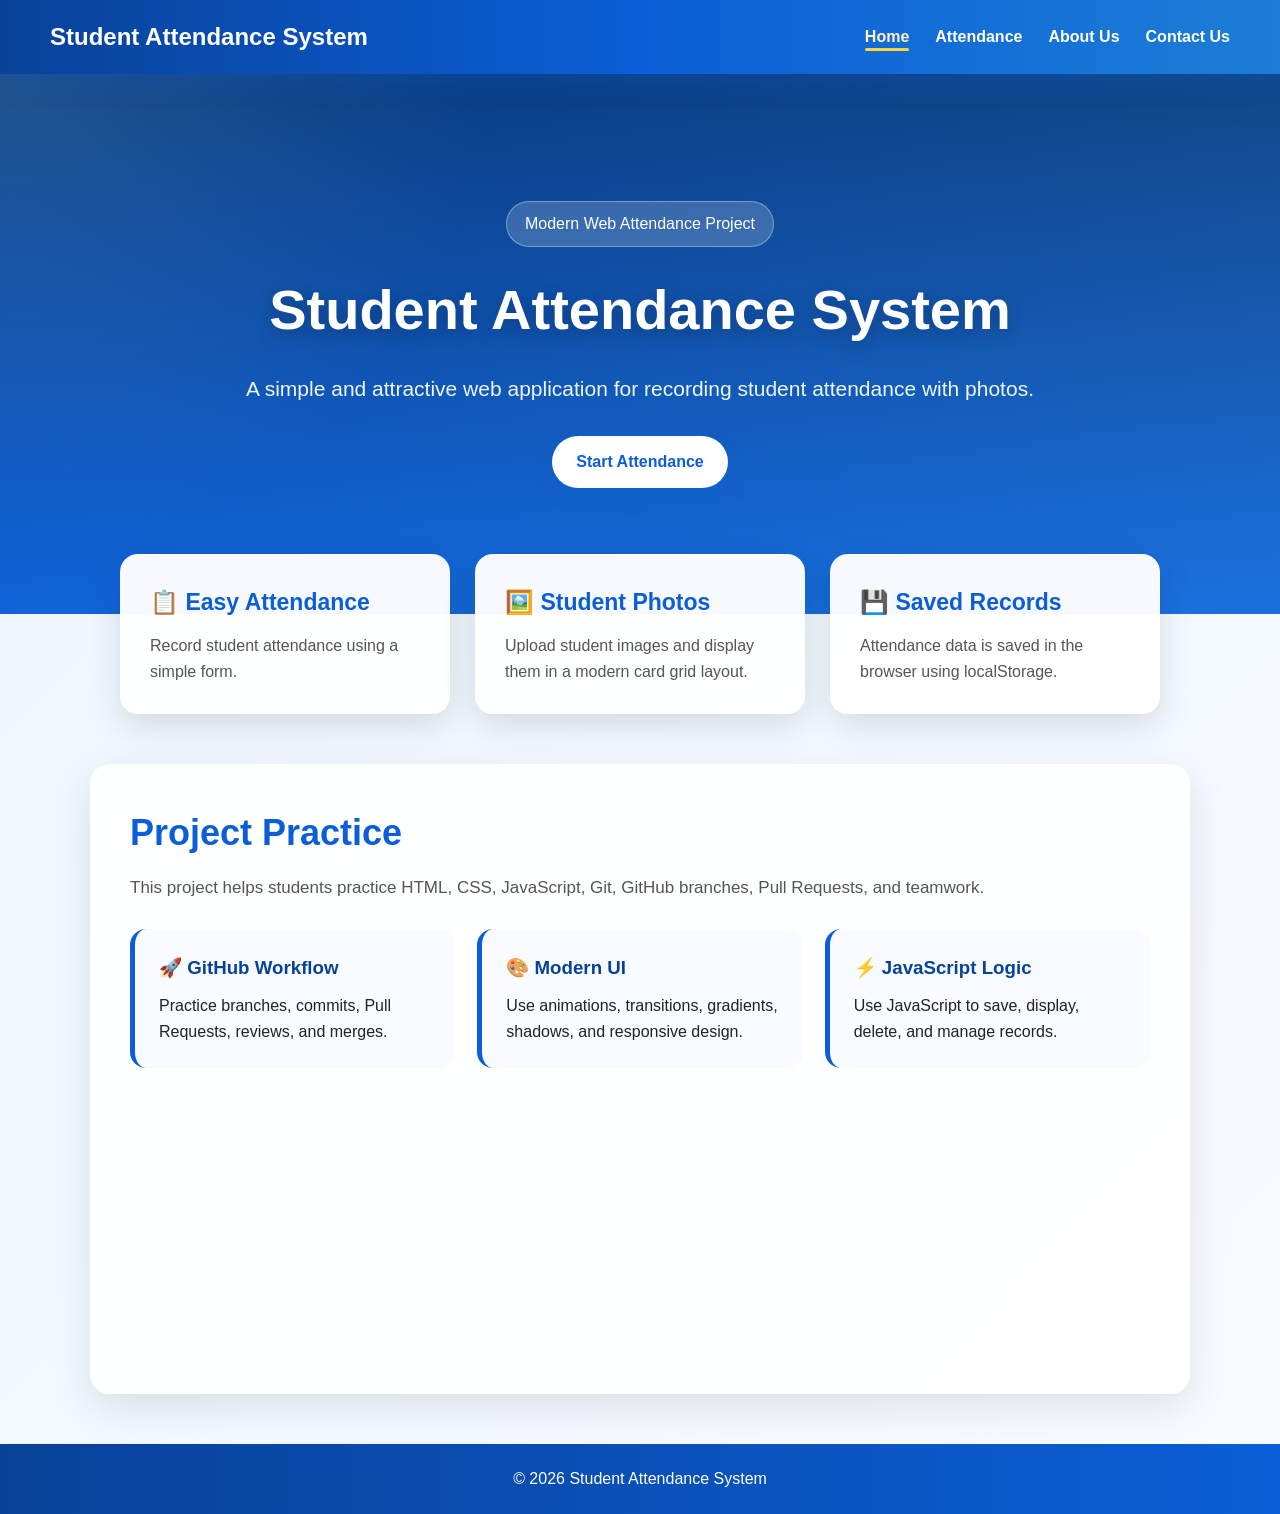
==== index.html @ 8bf25d27 "Add working student attendance system website" ====
<!DOCTYPE html>
<html lang="en">
<head>
    <meta charset="UTF-8">
    <meta name="viewport" content="width=device-width, initial-scale=1.0">
    <title>Student Attendance System - Home</title>
    <link rel="stylesheet" href="css/style.css">
</head>
<body>

    <nav class="navbar">
        <div class="logo">Student Attendance System</div>

        <ul class="nav-links">
            <li><a class="active" href="index.html">Home</a></li>
            <li><a href="attendance.html">Attendance</a></li>
            <li><a href="about.html">About Us</a></li>
            <li><a href="contact.html">Contact Us</a></li>
        </ul>
    </nav>

    <section class="hero">
        <div class="hero-content">
            <span class="hero-badge">Modern Web Attendance Project</span>
            <h1>Student Attendance System</h1>
            <p>A simple and attractive web application for recording student attendance with photos.</p>
            <a href="attendance.html" class="btn">Start Attendance</a>
        </div>
    </section>

    <section class="cards">
        <div class="card">
            <h3>📋 Easy Attendance</h3>
            <p>Record student attendance using a simple form.</p>
        </div>

        <div class="card">
            <h3>🖼️ Student Photos</h3>
            <p>Upload student images and display them in a modern card grid layout.</p>
        </div>

        <div class="card">
            <h3>💾 Saved Records</h3>
            <p>Attendance data is saved in the browser using localStorage.</p>
        </div>
    </section>

    <main class="container home-section">
        <h1>Project Practice</h1>
        <p class="page-description">
            This project helps students practice HTML, CSS, JavaScript, Git, GitHub branches, Pull Requests, and teamwork.
        </p>

        <div class="feature-grid">
            <div class="feature-box">
                <h3>🚀 GitHub Workflow</h3>
                <p>Practice branches, commits, Pull Requests, reviews, and merges.</p>
            </div>

            <div class="feature-box">
                <h3>🎨 Modern UI</h3>
                <p>Use animations, transitions, gradients, shadows, and responsive design.</p>
            </div>

            <div class="feature-box">
                <h3>⚡ JavaScript Logic</h3>
                <p>Use JavaScript to save, display, delete, and manage records.</p>
            </div>
        </div>
    </main>

    <footer>
        <p>&copy; 2026 Student Attendance System</p>
    </footer>

    <script src="js/script.js"></script>
</body>
</html>
---- css/style.css ----
* {
    margin: 0;
    padding: 0;
    box-sizing: border-box;
}

html {
    scroll-behavior: smooth;
}

body {
    font-family: Arial, Helvetica, sans-serif;
    background: linear-gradient(135deg, #eef5ff, #f8fbff);
    color: #222;
    line-height: 1.6;
    min-height: 100vh;
    animation: fadeInBody 0.8s ease-in-out;
}

@keyframes fadeInBody {
    from {
        opacity: 0;
    }

    to {
        opacity: 1;
    }
}

@keyframes slideUp {
    from {
        opacity: 0;
        transform: translateY(35px);
    }

    to {
        opacity: 1;
        transform: translateY(0);
    }
}

.navbar {
    background: linear-gradient(90deg, #084298, #0b5ed7, #1c7ed6);
    color: white;
    padding: 18px 50px;
    display: flex;
    justify-content: space-between;
    align-items: center;
    box-shadow: 0 8px 25px rgba(11, 94, 215, 0.25);
    position: sticky;
    top: 0;
    z-index: 1000;
}

.logo {
    font-size: 24px;
    font-weight: bold;
}

.nav-links {
    list-style: none;
    display: flex;
    gap: 26px;
}

.nav-links a {
    color: white;
    text-decoration: none;
    font-weight: bold;
    position: relative;
    padding-bottom: 6px;
}

.nav-links a::after {
    content: "";
    width: 0;
    height: 3px;
    background: #ffd43b;
    position: absolute;
    left: 0;
    bottom: 0;
    border-radius: 10px;
    transition: width 0.3s ease;
}

.nav-links a:hover::after,
.nav-links a.active::after {
    width: 100%;
}

.nav-links a:hover,
.nav-links a.active {
    color: #fff3bf;
}

.hero {
    min-height: 540px;
    background:
        linear-gradient(rgba(5, 44, 101, 0.75), rgba(11, 94, 215, 0.75)),
        radial-gradient(circle at top left, #74c0fc, transparent 35%),
        linear-gradient(135deg, #0b5ed7, #4dabf7);
    color: white;
    display: flex;
    align-items: center;
    justify-content: center;
    text-align: center;
    padding: 70px 20px;
}

.hero-content {
    max-width: 850px;
    animation: slideUp 0.9s ease-in-out;
}

.hero-badge {
    display: inline-block;
    background: rgba(255, 255, 255, 0.18);
    padding: 9px 18px;
    border-radius: 50px;
    margin-bottom: 18px;
    border: 1px solid rgba(255, 255, 255, 0.35);
}

.hero-content h1 {
    font-size: 56px;
    margin-bottom: 18px;
    text-shadow: 0 5px 18px rgba(0, 0, 0, 0.25);
}

.hero-content p {
    font-size: 21px;
    margin-bottom: 30px;
    color: #eef6ff;
}

.btn {
    display: inline-block;
    background: linear-gradient(135deg, #0b5ed7, #339af0);
    color: white;
    padding: 13px 24px;
    border: none;
    text-decoration: none;
    border-radius: 50px;
    cursor: pointer;
    font-weight: bold;
    box-shadow: 0 8px 18px rgba(11, 94, 215, 0.25);
    transition: all 0.3s ease;
}

.btn:hover {
    transform: translateY(-3px);
    box-shadow: 0 12px 25px rgba(11, 94, 215, 0.35);
}

.hero .btn {
    background: white;
    color: #0b5ed7;
}

.hero .btn:hover {
    background: #ffd43b;
    color: #084298;
}

.danger-btn {
    background: linear-gradient(135deg, #dc3545, #ff6b6b);
}

.cards {
    max-width: 1150px;
    margin: -60px auto 50px;
    padding: 0 20px;
    display: flex;
    gap: 25px;
    justify-content: center;
    position: relative;
    z-index: 5;
}

.card {
    background: rgba(255, 255, 255, 0.96);
    padding: 30px;
    width: 330px;
    border-radius: 18px;
    box-shadow: 0 12px 35px rgba(0, 0, 0, 0.12);
    transition: all 0.35s ease;
    animation: slideUp 0.9s ease-in-out;
}

.card:hover {
    transform: translateY(-12px) scale(1.02);
    box-shadow: 0 18px 45px rgba(11, 94, 215, 0.22);
}

.card h3 {
    color: #0b5ed7;
    margin-bottom: 12px;
    font-size: 23px;
}

.card p {
    color: #555;
}

.container {
    max-width: 1100px;
    min-height: 70vh;
    margin: 45px auto;
    background: rgba(255, 255, 255, 0.95);
    padding: 40px;
    border-radius: 20px;
    box-shadow: 0 14px 40px rgba(0, 0, 0, 0.1);
    animation: slideUp 0.7s ease-in-out;
}

.container h1 {
    color: #0b5ed7;
    margin-bottom: 12px;
    font-size: 36px;
}

.page-description {
    margin-bottom: 28px;
    color: #555;
    font-size: 17px;
}

.feature-grid {
    display: grid;
    grid-template-columns: repeat(auto-fit, minmax(230px, 1fr));
    gap: 22px;
    margin-top: 25px;
}

.feature-box {
    background: #f8fbff;
    padding: 24px;
    border-radius: 16px;
    border-left: 5px solid #0b5ed7;
    transition: all 0.3s ease;
}

.feature-box:hover {
    transform: translateY(-7px);
    background: #eef6ff;
    box-shadow: 0 10px 25px rgba(11, 94, 215, 0.14);
}

.feature-box h3 {
    color: #084298;
    margin-bottom: 10px;
}

.info-section {
    margin-top: 28px;
    padding: 22px;
    background: #f8fbff;
    border-left: 5px solid #0b5ed7;
    border-radius: 12px;
    transition: all 0.3s ease;
}

.info-section:hover {
    background: #eef6ff;
    transform: translateX(5px);
}

.info-section h2 {
    color: #084298;
    margin-bottom: 10px;
}

.list {
    margin-left: 22px;
}

.list li {
    margin-bottom: 8px;
}

form {
    display: grid;
    gap: 18px;
    margin-bottom: 32px;
}

.form-group {
    display: grid;
    gap: 7px;
}

label {
    font-weight: bold;
    color: #084298;
}

small {
    color: #666;
}

input,
select,
textarea {
    padding: 14px;
    border: 1px solid #cbd5e1;
    border-radius: 12px;
    font-size: 15px;
    outline: none;
    background: #fbfdff;
    transition: all 0.3s ease;
}

input:focus,
select:focus,
textarea:focus {
    border-color: #0b5ed7;
    box-shadow: 0 0 0 4px rgba(11, 94, 215, 0.12);
    background: white;
}

input[type="file"] {
    background: #f8fbff;
    border: 2px dashed #0b5ed7;
    cursor: pointer;
}

input[type="file"]:hover {
    background: #eef6ff;
}

textarea {
    min-height: 130px;
    resize: vertical;
}

.section-header {
    display: flex;
    justify-content: space-between;
    align-items: center;
    margin: 28px 0 15px;
}

.section-header h2 {
    color: #084298;
}

.attendance-card-grid {
    display: grid;
    grid-template-columns: repeat(auto-fit, minmax(240px, 1fr));
    gap: 24px;
    margin-top: 25px;
}

.student-card {
    background: white;
    border-radius: 22px;
    overflow: hidden;
    box-shadow: 0 12px 35px rgba(0, 0, 0, 0.1);
    border: 1px solid #eef2f7;
    transition: all 0.35s ease;
    animation: slideUp 0.6s ease-in-out;
}

.student-card:hover {
    transform: translateY(-10px) scale(1.02);
    box-shadow: 0 18px 45px rgba(11, 94, 215, 0.22);
}

.student-card-image-wrapper {
    width: 100%;
    height: 190px;
    background: linear-gradient(135deg, #0b5ed7, #4dabf7);
    overflow: hidden;
}

.student-card-image {
    width: 100%;
    height: 100%;
    object-fit: cover;
    transition: all 0.4s ease;
}

.student-card:hover .student-card-image {
    transform: scale(1.08);
}

.student-card-body {
    padding: 22px;
}

.student-card-body h3 {
    color: #0b5ed7;
    font-size: 22px;
    margin-bottom: 12px;
}

.student-card-body p {
    color: #555;
    margin-bottom: 8px;
}

.status-badge {
    display: inline-block;
    padding: 7px 13px;
    border-radius: 50px;
    font-weight: bold;
    font-size: 13px;
    margin-top: 8px;
}

.status-present {
    background: #d1e7dd;
    color: #0f5132;
}

.status-absent {
    background: #f8d7da;
    color: #842029;
}

.status-late {
    background: #fff3cd;
    color: #664d03;
}

.delete-btn {
    background: linear-gradient(135deg, #dc3545, #ff6b6b);
    color: white;
    border: none;
    padding: 9px 13px;
    border-radius: 30px;
    cursor: pointer;
    transition: all 0.3s ease;
}

.delete-btn:hover {
    transform: translateY(-2px);
    box-shadow: 0 8px 18px rgba(220, 53, 69, 0.25);
}

.card-delete-btn {
    width: 100%;
    margin-top: 16px;
    padding: 11px;
}

.empty-message {
    margin-top: 18px;
    color: #777;
    font-style: italic;
    background: #f8fbff;
    padding: 14px;
    border-radius: 10px;
}

.success-message {
    margin-top: 16px;
    color: #198754;
    font-weight: bold;
    background: #e9f7ef;
    padding: 14px;
    border-radius: 10px;
    border-left: 5px solid #198754;
}

footer {
    text-align: center;
    padding: 22px;
    background: linear-gradient(90deg, #084298, #0b5ed7);
    color: white;
    margin-top: 50px;
}

@media (max-width: 768px) {
    .navbar {
        flex-direction: column;
        gap: 16px;
        text-align: center;
        padding: 18px 25px;
    }

    .nav-links {
        flex-direction: column;
        gap: 12px;
    }

    .hero {
        min-height: 450px;
    }

    .hero-content h1 {
        font-size: 36px;
    }

    .hero-content p {
        font-size: 17px;
    }

    .cards {
        flex-direction: column;
        align-items: center;
        margin: 30px auto;
    }

    .card {
        width: 100%;
    }

    .container {
        margin: 25px 18px;
        padding: 28px;
    }

    .container h1 {
        font-size: 30px;
    }

    .section-header {
        flex-direction: column;
        align-items: flex-start;
        gap: 14px;
    }

    .attendance-card-grid {
        grid-template-columns: 1fr;
    }
}
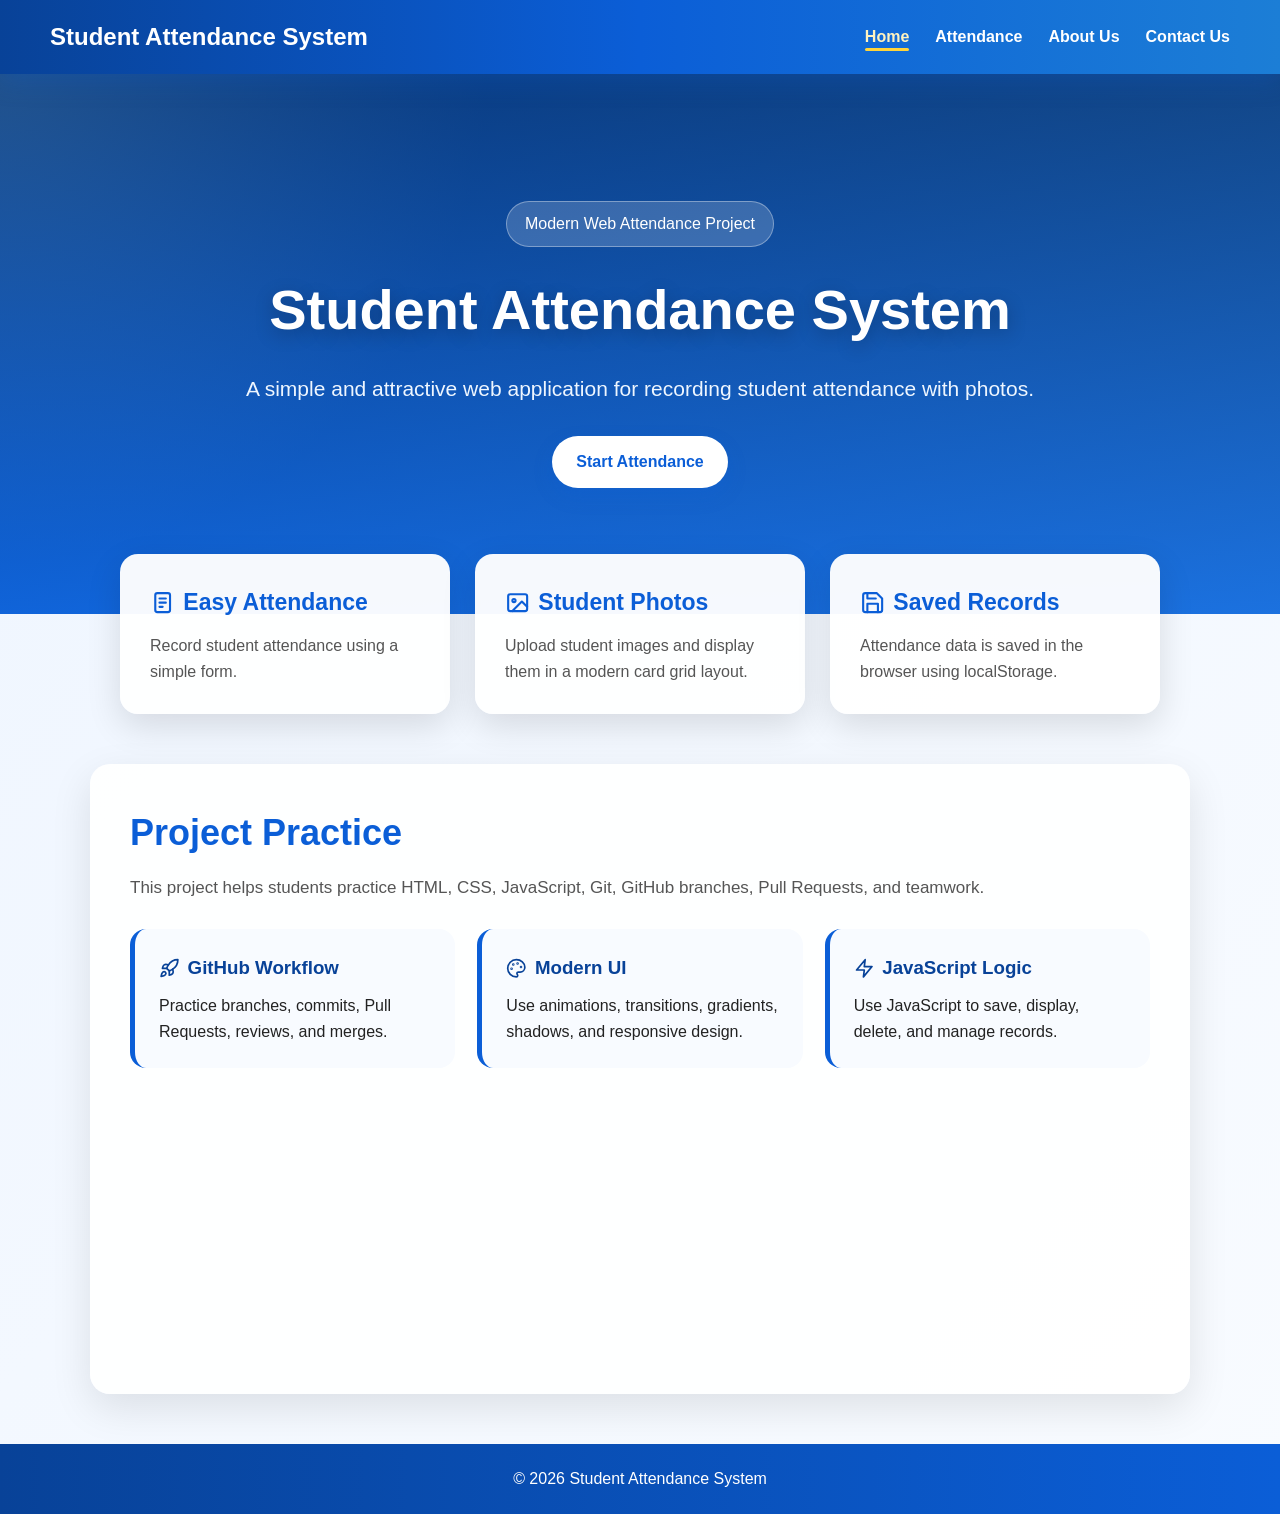
==== commit cfd8446f: "nh hxhx" ====
--- a/index.html
+++ b/index.html
@@ -30,17 +30,17 @@
 
     <section class="cards">
         <div class="card">
-            <h3>📋 Easy Attendance</h3>
+            <h3><svg class="icon" viewBox="0 0 24 24" fill="none" stroke="currentColor" stroke-width="2" stroke-linecap="round" stroke-linejoin="round" aria-hidden="true"><rect x="5" y="3" width="14" height="18" rx="2"/><line x1="9" y1="8" x2="15" y2="8"/><line x1="9" y1="12" x2="15" y2="12"/><line x1="9" y1="16" x2="12" y2="16"/></svg> Easy Attendance</h3>
             <p>Record student attendance using a simple form.</p>
         </div>
 
         <div class="card">
-            <h3>🖼️ Student Photos</h3>
+            <h3><svg class="icon" viewBox="0 0 24 24" fill="none" stroke="currentColor" stroke-width="2" stroke-linecap="round" stroke-linejoin="round" aria-hidden="true"><rect x="3" y="4" width="18" height="16" rx="2"/><circle cx="8.5" cy="10" r="1.5"/><path d="M21 16l-5-5-9 9"/></svg> Student Photos</h3>
             <p>Upload student images and display them in a modern card grid layout.</p>
         </div>
 
         <div class="card">
-            <h3>💾 Saved Records</h3>
+            <h3><svg class="icon" viewBox="0 0 24 24" fill="none" stroke="currentColor" stroke-width="2" stroke-linecap="round" stroke-linejoin="round" aria-hidden="true"><path d="M19 21H5a2 2 0 0 1-2-2V5a2 2 0 0 1 2-2h11l5 5v11a2 2 0 0 1-2 2Z"/><path d="M17 21v-8H7v8"/><path d="M7 3v5h8"/></svg> Saved Records</h3>
             <p>Attendance data is saved in the browser using localStorage.</p>
         </div>
     </section>
@@ -53,17 +53,17 @@
 
         <div class="feature-grid">
             <div class="feature-box">
-                <h3>🚀 GitHub Workflow</h3>
+                <h3><svg class="icon" viewBox="0 0 24 24" fill="none" stroke="currentColor" stroke-width="2" stroke-linecap="round" stroke-linejoin="round" aria-hidden="true"><path d="M4.5 16.5c-1.5 1.26-2 5-2 5s3.74-.5 5-2c.71-.84.7-2.13-.09-2.91a2.18 2.18 0 0 0-2.91-.09z"/><path d="M12 15l-3-3a22 22 0 0 1 2-3.95A12.88 12.88 0 0 1 22 2c0 2.72-.78 7.5-6 11a22.35 22.35 0 0 1-4 2z"/><path d="M9 12H4s.55-3.03 2-4c1.62-1.08 5 0 5 0"/><path d="M12 15v5s3.03-.55 4-2c1.08-1.62 0-5 0-5"/></svg> GitHub Workflow</h3>
                 <p>Practice branches, commits, Pull Requests, reviews, and merges.</p>
             </div>
 
             <div class="feature-box">
-                <h3>🎨 Modern UI</h3>
+                <h3><svg class="icon" viewBox="0 0 24 24" fill="none" stroke="currentColor" stroke-width="2" stroke-linecap="round" stroke-linejoin="round" aria-hidden="true"><circle cx="13.5" cy="6.5" r=".5"/><circle cx="17.5" cy="10.5" r=".5"/><circle cx="8.5" cy="7.5" r=".5"/><circle cx="6.5" cy="12.5" r=".5"/><path d="M12 2C6.5 2 2 6.5 2 12s4.5 10 10 10c.926 0 1.648-.746 1.648-1.688 0-.437-.18-.835-.437-1.125-.29-.289-.438-.652-.438-1.125a1.64 1.64 0 0 1 1.668-1.668h1.996c3.051 0 5.555-2.503 5.555-5.554C21.965 6.012 17.461 2 12 2z"/></svg> Modern UI</h3>
                 <p>Use animations, transitions, gradients, shadows, and responsive design.</p>
             </div>
 
             <div class="feature-box">
-                <h3>⚡ JavaScript Logic</h3>
+                <h3><svg class="icon" viewBox="0 0 24 24" fill="none" stroke="currentColor" stroke-width="2" stroke-linecap="round" stroke-linejoin="round" aria-hidden="true"><polygon points="13 2 3 14 12 14 11 22 21 10 12 10 13 2"/></svg> JavaScript Logic</h3>
                 <p>Use JavaScript to save, display, delete, and manage records.</p>
             </div>
         </div>
--- a/css/style.css
+++ b/css/style.css
@@ -196,6 +196,15 @@
     color: #0b5ed7;
     margin-bottom: 12px;
     font-size: 23px;
+    display: flex;
+    align-items: center;
+    gap: 8px;
+}
+
+.icon {
+    width: 1.1em;
+    height: 1.1em;
+    flex-shrink: 0;
 }
 
 .card p {
@@ -249,6 +258,9 @@
 .feature-box h3 {
     color: #084298;
     margin-bottom: 10px;
+    display: flex;
+    align-items: center;
+    gap: 8px;
 }
 
 .info-section {
